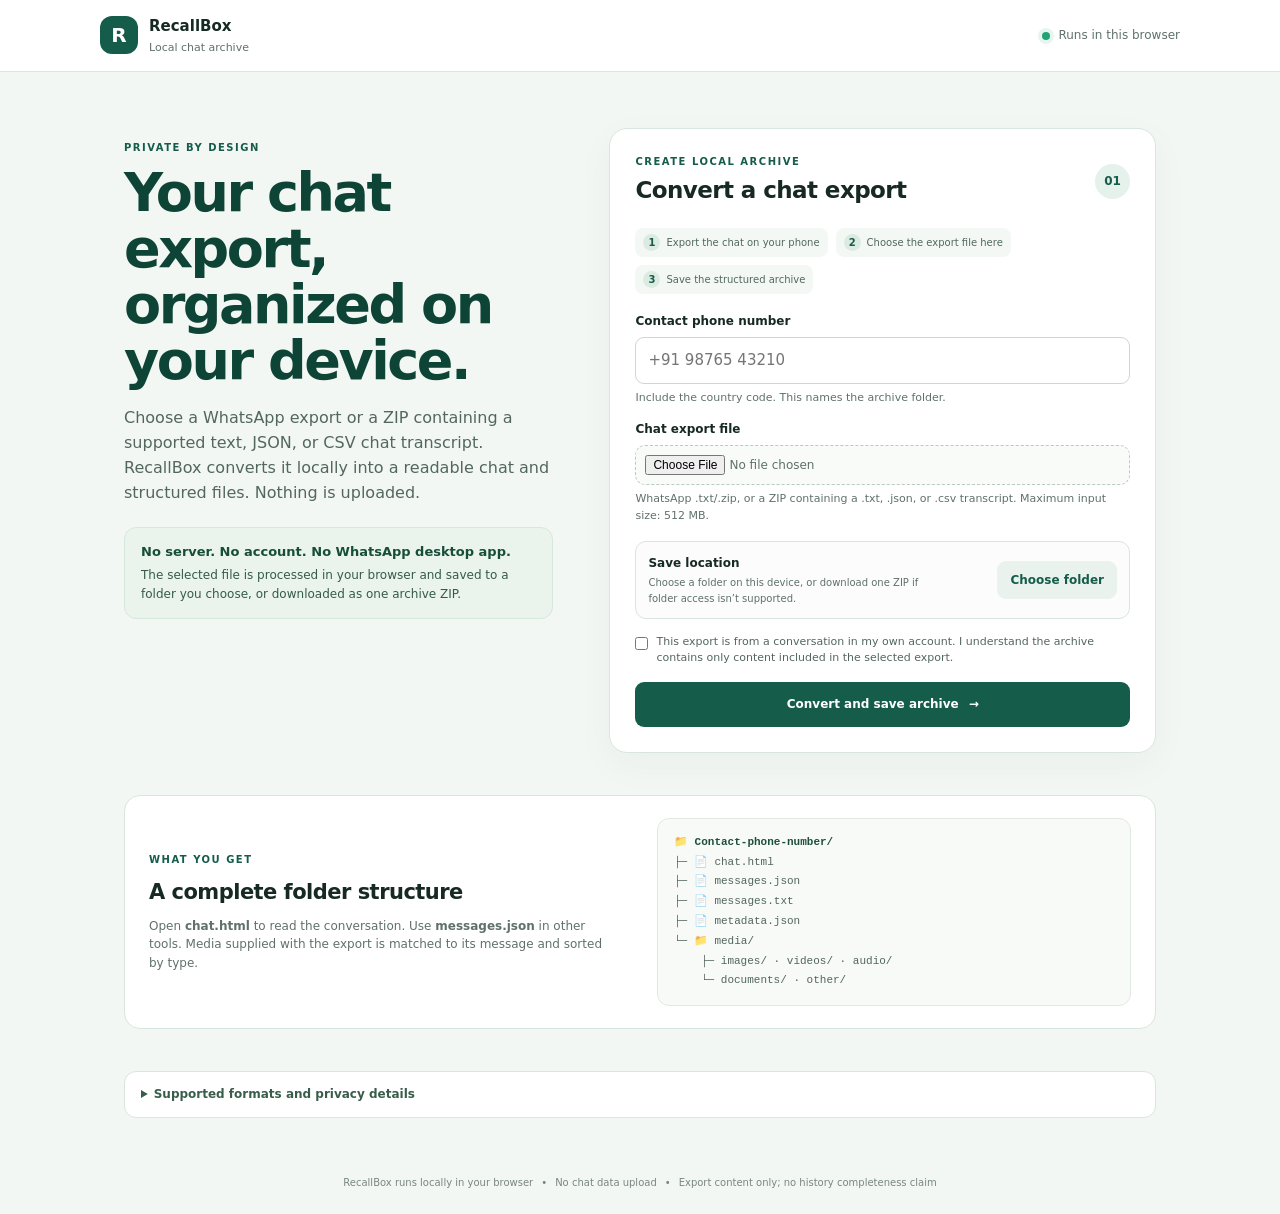
==== index.html @ eb66c20e "Replace desktop service with local browser chat converter" ====
<!doctype html>
<html lang="en">
<head>
  <meta charset="utf-8">
  <meta name="viewport" content="width=device-width, initial-scale=1">
  <meta name="theme-color" content="#155c4b">
  <meta name="description" content="Convert WhatsApp chat exports into a structured archive on your device.">
  <title>RecallBox — Local Chat Export Converter</title>
  <link rel="stylesheet" href="styles.css">
</head>
<body>
  <header class="topbar">
    <a class="brand" href="./" aria-label="RecallBox home"><span class="brand-mark">R</span><span><b>RecallBox</b><small>Local chat archive</small></span></a>
    <div class="privacy-state"><span class="privacy-dot"></span>Runs in this browser</div>
  </header>

  <main class="shell">
    <section class="intro">
      <p class="eyebrow">PRIVATE BY DESIGN</p>
      <h1>Your chat export,<br>organized on your device.</h1>
      <p class="lead">Choose a WhatsApp export or a ZIP containing a supported text, JSON, or CSV chat transcript. RecallBox converts it locally into a readable chat and structured files. Nothing is uploaded.</p>
      <div class="privacy-note"><b>No server. No account. No WhatsApp desktop app.</b><span>The selected file is processed in your browser and saved to a folder you choose, or downloaded as one archive ZIP.</span></div>
    </section>

    <section class="card converter-card" aria-labelledby="convertTitle">
      <div class="card-heading"><div><p class="eyebrow">CREATE LOCAL ARCHIVE</p><h2 id="convertTitle">Convert a chat export</h2></div><span class="step">01</span></div>

      <div class="steps" aria-label="How to prepare your export">
        <span><i>1</i> Export the chat on your phone</span>
        <span><i>2</i> Choose the export file here</span>
        <span><i>3</i> Save the structured archive</span>
      </div>

      <form id="convertForm">
        <label for="contact">Contact phone number</label>
        <input id="contact" name="contact" type="tel" autocomplete="tel" placeholder="+91 98765 43210" required>
        <p class="hint">Include the country code. This names the archive folder.</p>

        <label for="exportFile">Chat export file</label>
        <input id="exportFile" name="exportFile" type="file" accept=".txt,.zip,.json,.csv,text/plain,application/zip,application/json,text/csv" required>
        <p id="fileName" class="hint file-hint">WhatsApp .txt/.zip, or a ZIP containing a .txt, .json, or .csv transcript. Maximum input size: 512 MB.</p>

        <div class="destination-box">
          <div><b>Save location</b><span id="destinationHint">Choose a folder on this device, or download one ZIP if folder access isn’t supported.</span></div>
          <button id="chooseFolder" class="button secondary" type="button">Choose folder</button>
        </div>
        <p id="folderName" class="folder-name" hidden></p>

        <label class="confirm"><input id="ownChat" type="checkbox" required><span>This export is from a conversation in my own account. I understand the archive contains only content included in the selected export.</span></label>
        <button id="convertButton" class="button primary" type="submit">Convert and save archive <span aria-hidden="true">→</span></button>
      </form>

      <div id="progressPanel" class="progress-panel" hidden aria-live="polite">
        <div class="progress-copy"><b id="progressTitle">Preparing export…</b><span id="progressDetail"></span></div>
        <div class="progress-track"><span id="progressBar"></span></div>
      </div>
      <div id="errorPanel" class="error" role="alert" hidden></div>
      <div id="resultPanel" class="result-panel" hidden aria-live="polite">
        <div class="result-check">✓</div>
        <div><h3 id="resultTitle">Archive saved</h3><p id="resultLocation"></p><div class="result-files"><span>chat.html</span><span>messages.json</span><span>messages.txt</span><span>metadata.json</span><span>media folders</span></div></div>
      </div>
    </section>

    <section class="outputs" aria-labelledby="outputsTitle">
      <div><p class="eyebrow">WHAT YOU GET</p><h2 id="outputsTitle">A complete folder structure</h2><p>Open <b>chat.html</b> to read the conversation. Use <b>messages.json</b> in other tools. Media supplied with the export is matched to its message and sorted by type.</p></div>
      <div class="folder-preview" aria-label="Archive folder structure">
        <div class="tree-line root-line">📁 Contact-phone-number/</div>
        <div class="tree-line">├─ 📄 chat.html</div><div class="tree-line">├─ 📄 messages.json</div><div class="tree-line">├─ 📄 messages.txt</div><div class="tree-line">├─ 📄 metadata.json</div><div class="tree-line">└─ 📁 media/</div><div class="tree-line indent">├─ images/ · videos/ · audio/</div><div class="tree-line indent">└─ documents/ · other/</div>
      </div>
    </section>

    <details class="format-help">
      <summary>Supported formats and privacy details</summary>
      <div class="details-content">
        <p><b>WhatsApp:</b> Android/iPhone text exports and ZIP exports with media. A ZIP may contain a chat transcript and its attachments.</p>
        <p><b>Other chat exports:</b> UTF-8 text transcripts with timestamped lines, JSON arrays or objects with a <code>messages</code> list, and CSV files with timestamp/date, sender/author, and message/text columns. A ZIP must include one of these transcript formats. Unsupported files are rejected; arbitrary ZIP contents are not guessed.</p>
        <p><b>Local processing:</b> the parser and ZIP library are included with this site. Your selected file is never sent to a server. The browser asks before writing to a selected folder. If direct folder writing is unavailable, RecallBox downloads one ZIP containing the same folder structure.</p>
        <p><b>Limits:</b> exports can omit older messages or media. Ambiguous dates are kept as original text and not guessed. RecallBox reports omitted attachments and parsing warnings in <code>metadata.json</code>.</p>
      </div>
    </details>
  </main>

  <footer><span>RecallBox runs locally in your browser</span><span>•</span><span>No chat data upload</span><span>•</span><span>Export content only; no history completeness claim</span></footer>
  <script src="vendor/jszip.min.js"></script>
  <script src="converter.js"></script>
  <script src="app.js"></script>
</body>
</html>
---- styles.css ----
:root{color-scheme:light;--ink:#172923;--muted:#5f716a;--green:#155c4b;--green-dark:#0e4436;--mint:#e5f1eb;--line:#d9e5df;--paper:#fff;--bg:#f3f7f4;--gold:#fff3cf;--red:#9a3933}*{box-sizing:border-box}body{margin:0;background:var(--bg);color:var(--ink);font:15px/1.55 Inter,ui-sans-serif,system-ui,-apple-system,"Segoe UI",sans-serif}.topbar{height:72px;background:#fff;border-bottom:1px solid var(--line);display:flex;align-items:center;justify-content:space-between;padding:0 max(calc((100vw - 1080px)/2),24px)}.brand{display:flex;align-items:center;gap:11px;color:inherit;text-decoration:none}.brand-mark{display:grid;place-items:center;width:38px;height:38px;border-radius:12px;background:var(--green);color:#fff;font-size:20px;font-weight:800}.brand b,.brand small{display:block}.brand b{font-size:15px}.brand small{font-size:11px;color:var(--muted)}.privacy-state{display:flex;gap:8px;align-items:center;color:var(--muted);font-size:12px}.privacy-dot{width:8px;height:8px;border-radius:50%;background:#22a373;box-shadow:0 0 0 4px #22a3731b}.shell{width:min(1080px,100%);margin:0 auto;padding:56px 24px 40px;display:grid;grid-template-columns:minmax(0,.88fr) minmax(420px,1.12fr);gap:42px 56px;align-items:start}.intro{padding-top:12px}.eyebrow{margin:0 0 9px;color:var(--green);font-size:10px;font-weight:800;letter-spacing:.15em}.intro h1{margin:0 0 17px;color:var(--green-dark);font-size:clamp(38px,5vw,54px);line-height:1.04;letter-spacing:-.045em}.lead{margin:0 0 22px;max-width:440px;color:#52675f;font-size:16px}.privacy-note{display:grid;gap:4px;padding:14px 16px;border:1px solid #d6e7dc;border-radius:12px;background:#eaf4ed;color:#345b48;font-size:12px}.privacy-note b{color:#174e3a;font-size:13px}.card{background:var(--paper);border:1px solid var(--line);border-radius:18px;padding:25px;box-shadow:0 12px 38px #1b3b2c0a}.card-heading{display:flex;align-items:center;justify-content:space-between;gap:14px}.card-heading h2,.outputs h2{margin:0;font-size:23px;letter-spacing:-.025em}.card-heading .eyebrow{margin-bottom:3px}.step{display:grid;place-items:center;width:35px;height:35px;border-radius:50%;background:var(--mint);color:var(--green);font-size:12px;font-weight:800}.steps{display:flex;flex-wrap:wrap;gap:8px;margin:20px 0 18px}.steps span{display:flex;align-items:center;gap:6px;padding:6px 8px;border-radius:8px;background:#f4f8f5;color:#52675f;font-size:10px}.steps i{display:grid;place-items:center;width:17px;height:17px;border-radius:50%;background:#dcebe2;color:var(--green);font-size:10px;font-style:normal;font-weight:800}form{margin:0}label{display:block;margin:14px 0 6px;font-size:12px;font-weight:750}input[type=text],input[type=tel]{width:100%;min-width:0;border:1px solid #cad9d1;border-radius:9px;background:#fff;color:var(--ink);font:inherit;padding:11px 12px;outline:none}input:focus{border-color:var(--green);box-shadow:0 0 0 3px #155c4b19}input[type=file]{display:block;width:100%;border:1px dashed #b8cbc0;border-radius:10px;background:#f9fbf9;padding:9px;color:var(--muted);font:inherit;font-size:12px}.hint{margin:5px 0 10px;color:var(--muted);font-size:11px}.file-hint{margin-bottom:12px}.destination-box{display:flex;align-items:center;justify-content:space-between;gap:14px;margin-top:17px;padding:12px;border:1px solid var(--line);border-radius:11px;background:#fbfcfb}.destination-box b,.destination-box span{display:block}.destination-box b{font-size:12px}.destination-box span{margin-top:3px;color:var(--muted);font-size:10px;max-width:270px}.folder-name{margin:7px 0 0;color:var(--green);font-size:11px;font-weight:700}.button{border:0;border-radius:9px;padding:10px 13px;font:inherit;font-size:12px;font-weight:750;cursor:pointer;transition:background .15s,transform .15s}.button:hover{transform:translateY(-1px)}.button:disabled{opacity:.55;cursor:wait;transform:none}.secondary{flex:none;background:#e9f2ed;color:var(--green)}.primary{display:flex;width:100%;align-items:center;justify-content:center;gap:10px;margin-top:16px;background:var(--green);color:#fff;padding:13px}.primary:hover{background:var(--green-dark)}.confirm{display:flex;align-items:flex-start;gap:8px;margin-top:15px;color:#53665e;font-size:11px;font-weight:500;line-height:1.45}.confirm input{margin:3px 0 0;accent-color:var(--green)}.progress-panel{margin-top:16px;padding:13px;border-radius:10px;background:#f4f8f5}.progress-copy{display:flex;justify-content:space-between;gap:10px;font-size:11px}.progress-copy span{color:var(--muted);text-align:right}.progress-track{height:6px;margin-top:9px;border-radius:20px;background:#dfe9e3;overflow:hidden}.progress-track span{display:block;width:0;height:100%;border-radius:inherit;background:#27a474;transition:width .2s}.error{margin-top:13px;padding:11px 12px;border:1px solid #efd0ca;border-radius:9px;background:#fff0ed;color:var(--red);font-size:12px}.result-panel{display:flex;gap:12px;margin-top:15px;padding:13px;border:1px solid #cde3d5;border-radius:11px;background:#eff8f1}.result-check{display:grid;place-items:center;flex:none;width:24px;height:24px;border-radius:50%;background:#d2ecdc;color:#157247;font-weight:800}.result-panel h3{margin:0;color:#17603d;font-size:14px}.result-panel p{margin:3px 0 9px;color:#50655a;font-size:11px;overflow-wrap:anywhere}.result-files{display:flex;flex-wrap:wrap;gap:5px}.result-files span{padding:4px 7px;border-radius:6px;background:#fff;color:#4f6257;font-size:9px}.outputs{grid-column:1/-1;display:grid;grid-template-columns:1fr 1fr;align-items:center;gap:34px;padding:22px 24px;border:1px solid var(--line);border-radius:16px;background:#fff}.outputs h2{font-size:21px}.outputs p:last-child{max-width:470px;margin:8px 0 0;color:var(--muted);font-size:12px}.folder-preview{padding:14px 16px;border:1px solid #e0eae3;border-radius:12px;background:#f8faf8;color:#52665b;font:11px/1.8 ui-monospace,SFMono-Regular,Consolas,monospace}.tree-line{white-space:nowrap}.root-line{color:#1d503c;font-weight:700}.indent{padding-left:27px}.format-help{grid-column:1/-1;border:1px solid var(--line);border-radius:12px;background:#fff}.format-help summary{padding:13px 16px;color:#395d4b;font-size:12px;font-weight:700;cursor:pointer}.details-content{padding:0 16px 12px;color:var(--muted);font-size:11px}.details-content p{margin:9px 0}.details-content b{color:var(--ink)}.details-content code{padding:2px 4px;border-radius:4px;background:#f0f5f1;color:#315c48}footer{display:flex;flex-wrap:wrap;justify-content:center;gap:8px;padding:17px 18px 24px;color:#78877f;font-size:10px;text-align:center}[hidden]{display:none!important}@media(max-width:820px){.shell{grid-template-columns:1fr;gap:25px;padding:36px 18px 28px}.intro{padding:0}.intro h1{font-size:42px}.lead{max-width:650px}.outputs{grid-column:auto;grid-template-columns:1fr;gap:18px}.format-help{grid-column:auto}.card{padding:21px}}@media(max-width:520px){.topbar{height:62px;padding:0 16px}.shell{padding:28px 14px 24px}.intro h1{font-size:37px}.card{padding:17px}.card-heading h2{font-size:20px}.steps{display:grid;grid-template-columns:1fr}.destination-box{align-items:flex-start;flex-direction:column}.destination-box span{max-width:none}.destination-box button{width:100%}.outputs{padding:18px 16px}.folder-preview{overflow-x:auto;font-size:10px}footer{font-size:9px}}
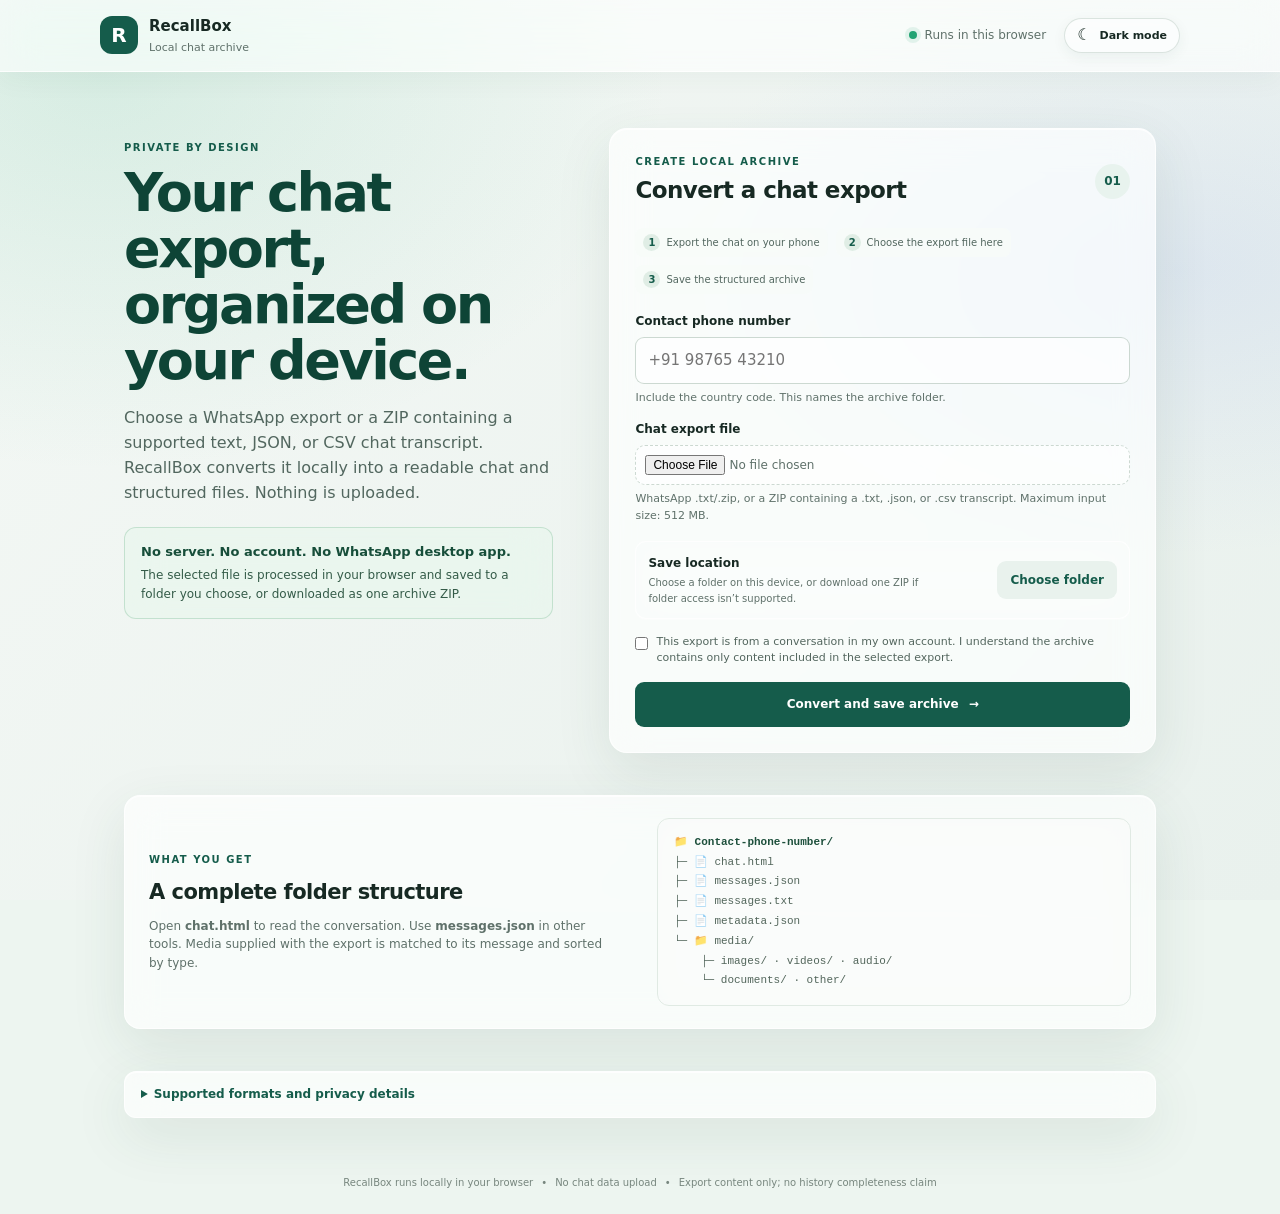
==== commit 21b3dce6: "Add glass dark mode and theme toggle" ====
--- a/index.html
+++ b/index.html
@@ -6,12 +6,13 @@
   <meta name="theme-color" content="#155c4b">
   <meta name="description" content="Convert WhatsApp chat exports into a structured archive on your device.">
   <title>RecallBox — Local Chat Export Converter</title>
+  <script>try{const saved=localStorage.getItem('recallbox-theme');document.documentElement.dataset.theme=saved||(matchMedia('(prefers-color-scheme: dark)').matches?'dark':'light')}catch{document.documentElement.dataset.theme='light'}</script>
   <link rel="stylesheet" href="styles.css">
 </head>
 <body>
   <header class="topbar">
     <a class="brand" href="./" aria-label="RecallBox home"><span class="brand-mark">R</span><span><b>RecallBox</b><small>Local chat archive</small></span></a>
-    <div class="privacy-state"><span class="privacy-dot"></span>Runs in this browser</div>
+    <div class="header-actions"><div class="privacy-state"><span class="privacy-dot"></span>Runs in this browser</div><button id="themeToggle" class="theme-toggle" type="button" aria-label="Switch to dark mode" aria-pressed="false"><span class="theme-icon" aria-hidden="true">☾</span><span class="theme-label">Dark mode</span></button></div>
   </header>
 
   <main class="shell">
--- a/styles.css
+++ b/styles.css
@@ -1 +1,27 @@
 :root{color-scheme:light;--ink:#172923;--muted:#5f716a;--green:#155c4b;--green-dark:#0e4436;--mint:#e5f1eb;--line:#d9e5df;--paper:#fff;--bg:#f3f7f4;--gold:#fff3cf;--red:#9a3933}*{box-sizing:border-box}body{margin:0;background:var(--bg);color:var(--ink);font:15px/1.55 Inter,ui-sans-serif,system-ui,-apple-system,"Segoe UI",sans-serif}.topbar{height:72px;background:#fff;border-bottom:1px solid var(--line);display:flex;align-items:center;justify-content:space-between;padding:0 max(calc((100vw - 1080px)/2),24px)}.brand{display:flex;align-items:center;gap:11px;color:inherit;text-decoration:none}.brand-mark{display:grid;place-items:center;width:38px;height:38px;border-radius:12px;background:var(--green);color:#fff;font-size:20px;font-weight:800}.brand b,.brand small{display:block}.brand b{font-size:15px}.brand small{font-size:11px;color:var(--muted)}.privacy-state{display:flex;gap:8px;align-items:center;color:var(--muted);font-size:12px}.privacy-dot{width:8px;height:8px;border-radius:50%;background:#22a373;box-shadow:0 0 0 4px #22a3731b}.shell{width:min(1080px,100%);margin:0 auto;padding:56px 24px 40px;display:grid;grid-template-columns:minmax(0,.88fr) minmax(420px,1.12fr);gap:42px 56px;align-items:start}.intro{padding-top:12px}.eyebrow{margin:0 0 9px;color:var(--green);font-size:10px;font-weight:800;letter-spacing:.15em}.intro h1{margin:0 0 17px;color:var(--green-dark);font-size:clamp(38px,5vw,54px);line-height:1.04;letter-spacing:-.045em}.lead{margin:0 0 22px;max-width:440px;color:#52675f;font-size:16px}.privacy-note{display:grid;gap:4px;padding:14px 16px;border:1px solid #d6e7dc;border-radius:12px;background:#eaf4ed;color:#345b48;font-size:12px}.privacy-note b{color:#174e3a;font-size:13px}.card{background:var(--paper);border:1px solid var(--line);border-radius:18px;padding:25px;box-shadow:0 12px 38px #1b3b2c0a}.card-heading{display:flex;align-items:center;justify-content:space-between;gap:14px}.card-heading h2,.outputs h2{margin:0;font-size:23px;letter-spacing:-.025em}.card-heading .eyebrow{margin-bottom:3px}.step{display:grid;place-items:center;width:35px;height:35px;border-radius:50%;background:var(--mint);color:var(--green);font-size:12px;font-weight:800}.steps{display:flex;flex-wrap:wrap;gap:8px;margin:20px 0 18px}.steps span{display:flex;align-items:center;gap:6px;padding:6px 8px;border-radius:8px;background:#f4f8f5;color:#52675f;font-size:10px}.steps i{display:grid;place-items:center;width:17px;height:17px;border-radius:50%;background:#dcebe2;color:var(--green);font-size:10px;font-style:normal;font-weight:800}form{margin:0}label{display:block;margin:14px 0 6px;font-size:12px;font-weight:750}input[type=text],input[type=tel]{width:100%;min-width:0;border:1px solid #cad9d1;border-radius:9px;background:#fff;color:var(--ink);font:inherit;padding:11px 12px;outline:none}input:focus{border-color:var(--green);box-shadow:0 0 0 3px #155c4b19}input[type=file]{display:block;width:100%;border:1px dashed #b8cbc0;border-radius:10px;background:#f9fbf9;padding:9px;color:var(--muted);font:inherit;font-size:12px}.hint{margin:5px 0 10px;color:var(--muted);font-size:11px}.file-hint{margin-bottom:12px}.destination-box{display:flex;align-items:center;justify-content:space-between;gap:14px;margin-top:17px;padding:12px;border:1px solid var(--line);border-radius:11px;background:#fbfcfb}.destination-box b,.destination-box span{display:block}.destination-box b{font-size:12px}.destination-box span{margin-top:3px;color:var(--muted);font-size:10px;max-width:270px}.folder-name{margin:7px 0 0;color:var(--green);font-size:11px;font-weight:700}.button{border:0;border-radius:9px;padding:10px 13px;font:inherit;font-size:12px;font-weight:750;cursor:pointer;transition:background .15s,transform .15s}.button:hover{transform:translateY(-1px)}.button:disabled{opacity:.55;cursor:wait;transform:none}.secondary{flex:none;background:#e9f2ed;color:var(--green)}.primary{display:flex;width:100%;align-items:center;justify-content:center;gap:10px;margin-top:16px;background:var(--green);color:#fff;padding:13px}.primary:hover{background:var(--green-dark)}.confirm{display:flex;align-items:flex-start;gap:8px;margin-top:15px;color:#53665e;font-size:11px;font-weight:500;line-height:1.45}.confirm input{margin:3px 0 0;accent-color:var(--green)}.progress-panel{margin-top:16px;padding:13px;border-radius:10px;background:#f4f8f5}.progress-copy{display:flex;justify-content:space-between;gap:10px;font-size:11px}.progress-copy span{color:var(--muted);text-align:right}.progress-track{height:6px;margin-top:9px;border-radius:20px;background:#dfe9e3;overflow:hidden}.progress-track span{display:block;width:0;height:100%;border-radius:inherit;background:#27a474;transition:width .2s}.error{margin-top:13px;padding:11px 12px;border:1px solid #efd0ca;border-radius:9px;background:#fff0ed;color:var(--red);font-size:12px}.result-panel{display:flex;gap:12px;margin-top:15px;padding:13px;border:1px solid #cde3d5;border-radius:11px;background:#eff8f1}.result-check{display:grid;place-items:center;flex:none;width:24px;height:24px;border-radius:50%;background:#d2ecdc;color:#157247;font-weight:800}.result-panel h3{margin:0;color:#17603d;font-size:14px}.result-panel p{margin:3px 0 9px;color:#50655a;font-size:11px;overflow-wrap:anywhere}.result-files{display:flex;flex-wrap:wrap;gap:5px}.result-files span{padding:4px 7px;border-radius:6px;background:#fff;color:#4f6257;font-size:9px}.outputs{grid-column:1/-1;display:grid;grid-template-columns:1fr 1fr;align-items:center;gap:34px;padding:22px 24px;border:1px solid var(--line);border-radius:16px;background:#fff}.outputs h2{font-size:21px}.outputs p:last-child{max-width:470px;margin:8px 0 0;color:var(--muted);font-size:12px}.folder-preview{padding:14px 16px;border:1px solid #e0eae3;border-radius:12px;background:#f8faf8;color:#52665b;font:11px/1.8 ui-monospace,SFMono-Regular,Consolas,monospace}.tree-line{white-space:nowrap}.root-line{color:#1d503c;font-weight:700}.indent{padding-left:27px}.format-help{grid-column:1/-1;border:1px solid var(--line);border-radius:12px;background:#fff}.format-help summary{padding:13px 16px;color:#395d4b;font-size:12px;font-weight:700;cursor:pointer}.details-content{padding:0 16px 12px;color:var(--muted);font-size:11px}.details-content p{margin:9px 0}.details-content b{color:var(--ink)}.details-content code{padding:2px 4px;border-radius:4px;background:#f0f5f1;color:#315c48}footer{display:flex;flex-wrap:wrap;justify-content:center;gap:8px;padding:17px 18px 24px;color:#78877f;font-size:10px;text-align:center}[hidden]{display:none!important}@media(max-width:820px){.shell{grid-template-columns:1fr;gap:25px;padding:36px 18px 28px}.intro{padding:0}.intro h1{font-size:42px}.lead{max-width:650px}.outputs{grid-column:auto;grid-template-columns:1fr;gap:18px}.format-help{grid-column:auto}.card{padding:21px}}@media(max-width:520px){.topbar{height:62px;padding:0 16px}.shell{padding:28px 14px 24px}.intro h1{font-size:37px}.card{padding:17px}.card-heading h2{font-size:20px}.steps{display:grid;grid-template-columns:1fr}.destination-box{align-items:flex-start;flex-direction:column}.destination-box span{max-width:none}.destination-box button{width:100%}.outputs{padding:18px 16px}.folder-preview{overflow-x:auto;font-size:10px}footer{font-size:9px}}
+
+/* Theme-aware glass surfaces */
+:root{--bg:#edf5f0;--paper:rgba(255,255,255,.68);--line:rgba(255,255,255,.72);--ink:#172923;--muted:#5f716a;--green:#155c4b;--green-dark:#0e4436;--mint:rgba(229,241,235,.78);color-scheme:light}
+html{min-height:100%;background:#edf5f0;transition:background-color .25s,color .25s}
+body{min-height:100vh;background:radial-gradient(ellipse at 8% 8%,rgba(92,190,150,.19),transparent 34%),radial-gradient(ellipse at 92% 30%,rgba(139,164,232,.16),transparent 32%),linear-gradient(135deg,#f4f8f5,#e9f1ed);background-attachment:fixed}
+.topbar,.card,.outputs,.format-help,.privacy-note,.destination-box,.steps span,.progress-panel,.folder-preview{backdrop-filter:blur(18px) saturate(145%);-webkit-backdrop-filter:blur(18px) saturate(145%)}
+.topbar{position:sticky;top:0;z-index:5;background:rgba(255,255,255,.62);border-color:rgba(255,255,255,.75);box-shadow:0 8px 28px rgba(24,65,45,.045)}
+.header-actions{display:flex;align-items:center;gap:18px}.theme-toggle{display:inline-flex;align-items:center;gap:8px;border:1px solid rgba(103,136,118,.22);border-radius:999px;background:rgba(255,255,255,.52);color:var(--ink);padding:8px 12px;font:inherit;font-size:11px;font-weight:700;cursor:pointer;box-shadow:0 4px 14px rgba(24,65,45,.06);transition:transform .18s,background .2s,border-color .2s}.theme-toggle:hover{transform:translateY(-1px);background:rgba(255,255,255,.82)}.theme-toggle:focus-visible{outline:3px solid rgba(35,151,105,.38);outline-offset:2px}.theme-icon{font-size:16px;line-height:1}
+.card,.outputs,.format-help{background:var(--paper);border-color:var(--line);box-shadow:0 18px 55px rgba(38,78,58,.1),inset 0 1px rgba(255,255,255,.75)}
+.privacy-note{background:rgba(232,246,237,.65);border-color:rgba(171,211,188,.62)}.steps span{background:rgba(246,250,247,.65)}.steps i{background:rgba(220,235,226,.85)}input[type=text],input[type=tel],input[type=file]{background:rgba(255,255,255,.62);border-color:rgba(151,176,161,.48)}.destination-box,.progress-panel{background:rgba(248,251,249,.52)}.folder-preview{background:rgba(248,250,248,.58)}.format-help summary{color:var(--green)}
+:root[data-theme="dark"]{color-scheme:dark;--bg:#0b1315;--paper:rgba(20,31,33,.68);--line:rgba(177,207,195,.14);--ink:#e7f0ec;--muted:#a0b2ab;--green:#66d2a4;--green-dark:#9ce4c2;--mint:rgba(37,62,53,.82)}
+html[data-theme="dark"]{background:#0b1315}
+:root[data-theme="dark"] body{background:radial-gradient(ellipse at 10% 10%,rgba(26,131,92,.2),transparent 36%),radial-gradient(ellipse at 88% 32%,rgba(74,83,154,.2),transparent 34%),linear-gradient(135deg,#0b1315,#111c20);background-attachment:fixed}
+:root[data-theme="dark"] .topbar{background:rgba(14,23,25,.7);border-color:rgba(177,207,195,.12);box-shadow:0 8px 30px rgba(0,0,0,.18)}
+:root[data-theme="dark"] .theme-toggle{background:rgba(34,49,49,.65);border-color:rgba(177,207,195,.18);color:#e7f0ec}:root[data-theme="dark"] .theme-toggle:hover{background:rgba(46,66,64,.82)}
+:root[data-theme="dark"] .brand-mark{background:#28775b}:root[data-theme="dark"] .privacy-dot{background:#51d69a;box-shadow:0 0 0 4px #51d69a24}
+:root[data-theme="dark"] .intro h1{color:#d9f6e7}:root[data-theme="dark"] .eyebrow,:root[data-theme="dark"] .folder-name{color:#75d9ac}:root[data-theme="dark"] .lead{color:#b3c3bc}
+:root[data-theme="dark"] .card,:root[data-theme="dark"] .outputs,:root[data-theme="dark"] .format-help{box-shadow:0 22px 60px rgba(0,0,0,.25),inset 0 1px rgba(221,248,235,.08)}
+:root[data-theme="dark"] .privacy-note{background:rgba(33,60,48,.62);border-color:rgba(114,184,143,.22);color:#b8d7c4}:root[data-theme="dark"] .privacy-note b{color:#a5e6c1}
+:root[data-theme="dark"] .steps span{background:rgba(37,51,51,.64);color:#b2c2bc}:root[data-theme="dark"] .steps i{background:rgba(57,85,70,.85);color:#a9ebc7}:root[data-theme="dark"] .step{background:rgba(44,74,61,.8);color:#92e2b8}
+:root[data-theme="dark"] input[type=text],:root[data-theme="dark"] input[type=tel],:root[data-theme="dark"] input[type=file]{background:rgba(10,19,21,.56);border-color:rgba(165,198,182,.23);color:#e7f0ec}:root[data-theme="dark"] input::placeholder{color:#82958d}:root[data-theme="dark"] input:focus{border-color:#63c99c;box-shadow:0 0 0 3px #58c89428}:root[data-theme="dark"] input[type=file]{border-color:rgba(165,198,182,.3)}
+:root[data-theme="dark"] .destination-box,:root[data-theme="dark"] .progress-panel,:root[data-theme="dark"] .folder-preview{background:rgba(13,23,24,.47);border-color:rgba(177,207,195,.14)}:root[data-theme="dark"] .secondary{background:rgba(55,92,73,.75);color:#b7efce}:root[data-theme="dark"] .confirm{color:#aabbb4}
+:root[data-theme="dark"] .progress-track{background:rgba(118,149,131,.28)}:root[data-theme="dark"] .error{background:rgba(104,39,38,.35);border-color:rgba(222,123,112,.28);color:#ffaaa0}:root[data-theme="dark"] .result-panel{background:rgba(29,76,52,.34);border-color:rgba(94,191,131,.26)}:root[data-theme="dark"] .result-check{background:rgba(61,130,88,.52);color:#9ce7b8}:root[data-theme="dark"] .result-panel h3{color:#a8e9bd}:root[data-theme="dark"] .result-panel p{color:#b5c9bd}:root[data-theme="dark"] .result-files span{background:rgba(229,246,235,.1);color:#c6d9ce}
+:root[data-theme="dark"] .folder-preview{color:#bdcdc4}:root[data-theme="dark"] .root-line{color:#a8e8c2}:root[data-theme="dark"] .format-help summary{color:#c6edda}:root[data-theme="dark"] .details-content b{color:#e5f0e9}:root[data-theme="dark"] .details-content code{background:rgba(112,162,130,.2);color:#bde8cd}:root[data-theme="dark"] footer{color:#899b93}
+@media(max-width:520px){.header-actions{gap:9px}.privacy-state{font-size:0;gap:0}.privacy-dot{width:9px;height:9px}.theme-toggle{padding:8px 10px}}
+@media(prefers-reduced-motion:reduce){*,*::before,*::after{scroll-behavior:auto!important;transition:none!important}}
